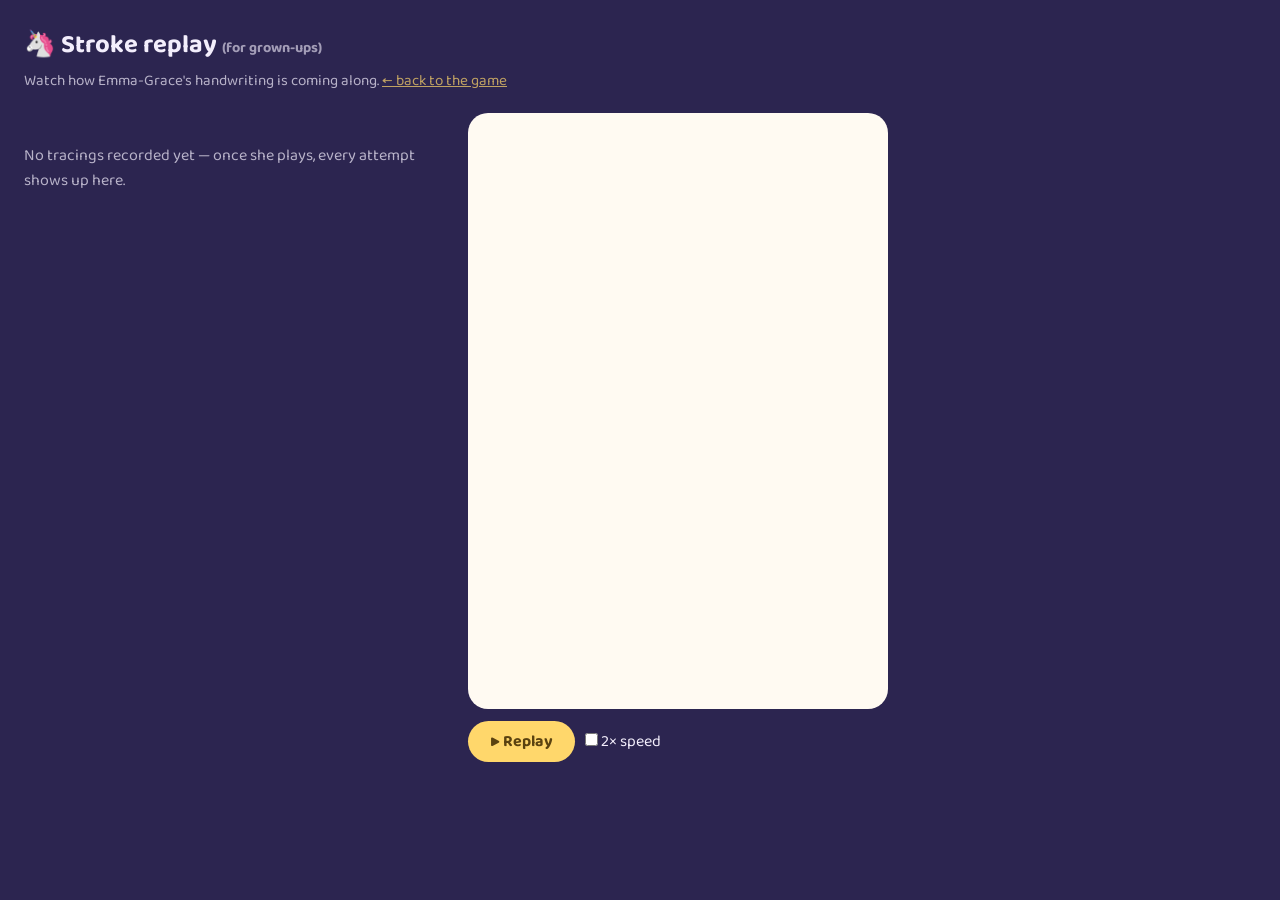
==== prototype/replay.html @ d48bfbb2 "Unicorn Academy: Magic Quill — handwriting game prototype Static PWA handwriting game: guided tracin" ====
<!DOCTYPE html>
<html lang="en">
<head>
  <meta charset="UTF-8">
  <meta name="viewport" content="width=device-width, initial-scale=1.0">
  <title>Magic Quill — Grown-ups: Stroke Replay</title>
  <link href="https://fonts.googleapis.com/css2?family=Baloo+2:wght@500;700&display=swap" rel="stylesheet">
  <style>
    * { box-sizing: border-box; margin: 0; padding: 0; }
    body {
      font-family: 'Baloo 2', sans-serif;
      background: #2c2550;
      color: #f3eefc;
      min-height: 100vh;
      padding: 24px;
    }
    h1 { font-size: 1.6rem; margin-bottom: 4px; }
    .sub { opacity: 0.7; margin-bottom: 20px; font-size: 0.95rem; }
    a.back { color: #ffd76b; }
    .layout { display: flex; gap: 24px; flex-wrap: wrap; }
    .list { flex: 1 1 300px; max-width: 420px; max-height: 78vh; overflow-y: auto; }
    .attempt {
      background: rgba(255,255,255,0.07);
      border-radius: 12px;
      padding: 10px 14px;
      margin-bottom: 8px;
      cursor: pointer;
      display: flex; align-items: center; gap: 12px;
      border: 2px solid transparent;
    }
    .attempt:hover { background: rgba(255,255,255,0.13); }
    .attempt.sel { border-color: #ffd76b; }
    .attempt .g {
      font-size: 1.6rem; font-weight: 700; width: 40px; height: 40px;
      display: flex; align-items: center; justify-content: center;
      background: rgba(255,255,255,0.1); border-radius: 10px;
    }
    .attempt .meta { font-size: 0.85rem; opacity: 0.85; line-height: 1.35; }
    .badge { font-size: 0.75rem; padding: 1px 8px; border-radius: 99px; margin-left: 6px; }
    .badge.helped { background: #b89cff33; color: #d8ccff; }
    .badge.clean { background: #7ee8a233; color: #aef0c4; }
    .viewer { flex: 1 1 320px; }
    .stage {
      background: #fffaf2; border-radius: 20px;
      width: min(420px, 90vw); aspect-ratio: 100 / 140;
      position: relative;
    }
    svg { width: 100%; height: 100%; }
    .controls { margin-top: 12px; display: flex; gap: 10px; align-items: center; }
    button {
      font-family: inherit; font-weight: 700; font-size: 1rem;
      background: #ffd76b; color: #5a4210; border: none;
      border-radius: 99px; padding: 8px 22px; cursor: pointer;
    }
    .empty { opacity: 0.7; padding: 30px 0; }
  </style>
</head>
<body>
  <h1>🦄 Stroke replay <span style="font-size:0.9rem;opacity:0.6">(for grown-ups)</span></h1>
  <p class="sub">Watch how Emma-Grace's handwriting is coming along. <a class="back" href="index.html">← back to the game</a></p>
  <div class="layout">
    <div class="list" id="list"></div>
    <div class="viewer">
      <div class="stage"><svg id="stage" viewBox="0 0 100 140"></svg></div>
      <div class="controls">
        <button id="play">▶ Replay</button>
        <label><input type="checkbox" id="fast"> 2× speed</label>
      </div>
    </div>
  </div>
  <script src="js/letters.js"></script>
  <script src="js/replay.js"></script>
</body>
</html>
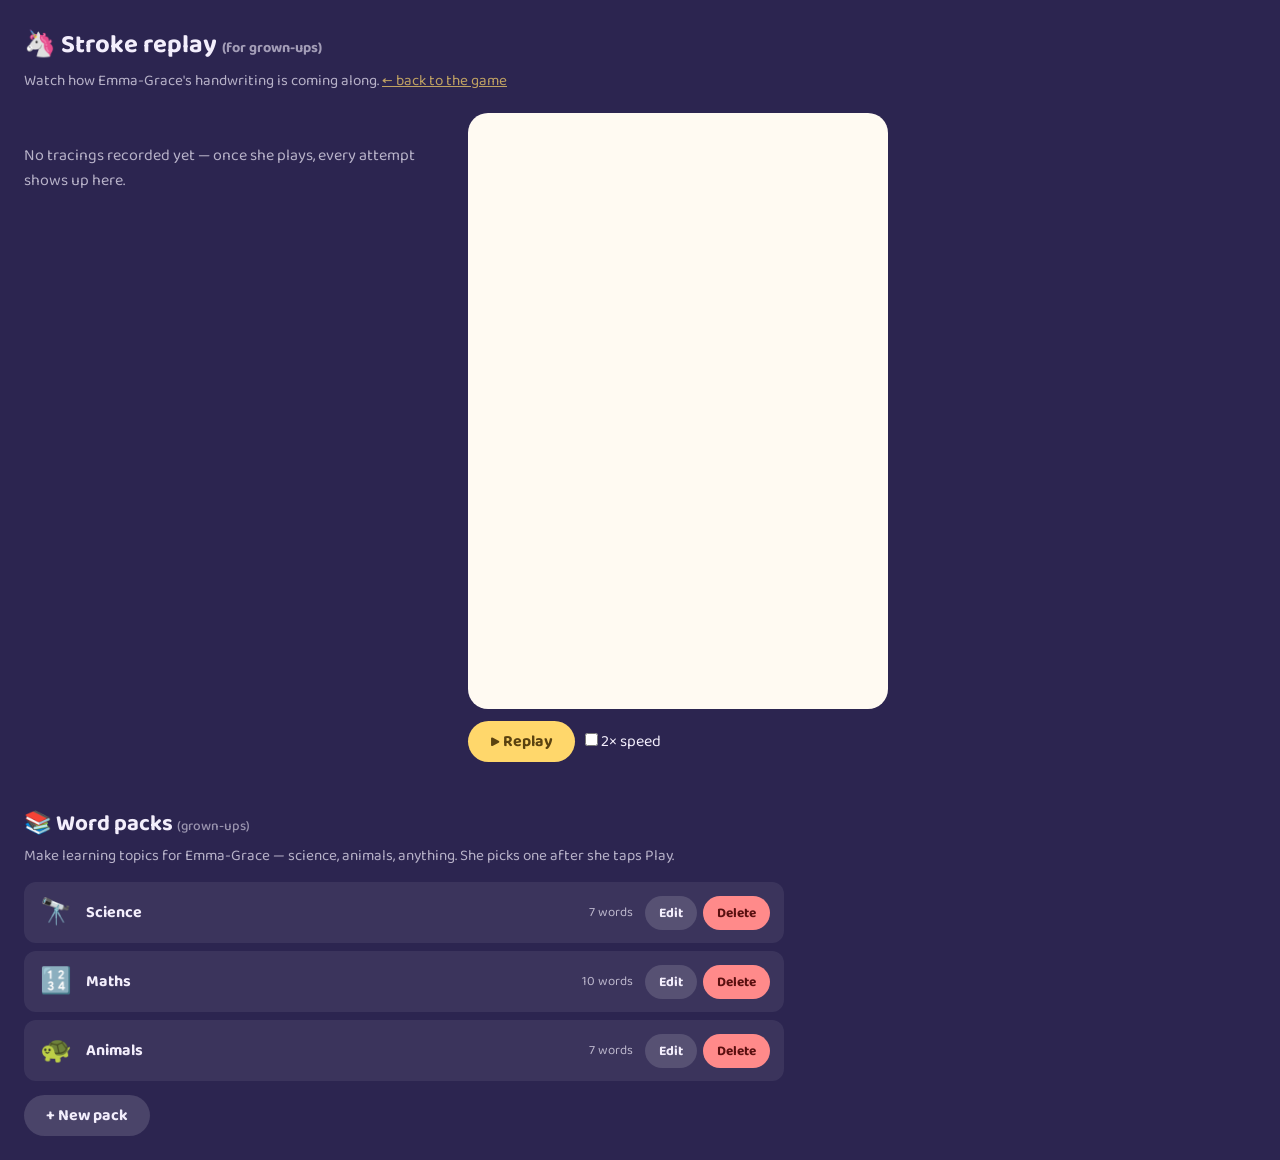
==== commit d0ab5663: "Topic Adventures: parent-authored word packs + full alphabet Let grown-ups add learning topics (scie" ====
--- a/prototype/replay.html
+++ b/prototype/replay.html
@@ -53,6 +53,62 @@
       border-radius: 99px; padding: 8px 22px; cursor: pointer;
     }
     .empty { opacity: 0.7; padding: 30px 0; }
+
+    /* ---------- word-pack editor ---------- */
+    #packs { margin-top: 44px; max-width: 760px; }
+    #packs h2 { font-size: 1.4rem; margin-bottom: 2px; }
+    #packs h2 .hint { font-size: 0.85rem; opacity: 0.55; font-weight: 500; }
+    #packs > .sub { margin-bottom: 14px; }
+    button.ghost { background: rgba(255,255,255,0.14); color: #f3eefc; }
+    button.danger { background: #ff8a8a; color: #5a1010; }
+    .pack-banner {
+      background: #b8862033; color: #ffe0b0; border: 1px solid #ffd76b55;
+      border-radius: 10px; padding: 10px 14px; margin: 12px 0; font-size: 0.9rem;
+    }
+    #pack-list { display: flex; flex-direction: column; gap: 8px; margin: 14px 0; }
+    .pack-card {
+      background: rgba(255,255,255,0.07); border-radius: 12px;
+      padding: 10px 14px; display: flex; align-items: center; gap: 12px;
+    }
+    .pack-card .pk-icon { font-size: 1.6rem; width: 36px; text-align: center; }
+    .pack-card .pk-name { font-weight: 700; flex: 1; }
+    .pack-card .pk-meta { font-size: 0.82rem; opacity: 0.7; }
+    .pack-card .pk-actions { display: flex; gap: 6px; }
+    .pack-card .pk-actions button { padding: 6px 14px; font-size: 0.85rem; }
+    #pack-editor {
+      background: rgba(255,255,255,0.05); border-radius: 14px;
+      padding: 16px 18px; margin-top: 10px;
+    }
+    #pack-editor h3 { font-size: 1.1rem; margin-bottom: 12px; }
+    .fld { display: flex; flex-direction: column; gap: 6px; margin-bottom: 16px; }
+    .fld > label { font-size: 0.85rem; opacity: 0.8; }
+    #pack-editor input[type=text] {
+      font-family: inherit; font-size: 1rem; padding: 8px 12px;
+      border-radius: 8px; border: 2px solid transparent;
+      background: #1f1b3d; color: #f3eefc;
+    }
+    #pack-editor input.bad { border-color: #ff8a8a; }
+    .emoji-row { display: flex; flex-wrap: wrap; gap: 4px; }
+    .emoji-row label { cursor: pointer; }
+    .emoji-row input { position: absolute; opacity: 0; width: 0; height: 0; }
+    .emoji-row label span {
+      display: inline-block; font-size: 1.5rem; padding: 5px 7px;
+      border-radius: 10px; border: 2px solid transparent;
+    }
+    .emoji-row input:checked + span { border-color: #ffd76b; background: rgba(255,215,107,0.18); }
+    .word-rows { display: flex; flex-direction: column; gap: 10px; }
+    .word-row { display: flex; flex-direction: column; gap: 3px; }
+    .wr-main { display: flex; gap: 8px; align-items: center; }
+    .word-row .w-word { flex: 0 0 96px; text-transform: uppercase; font-weight: 700; letter-spacing: 0.03em; }
+    .word-row .w-fact { flex: 1; min-width: 0; }
+    .word-row .w-del {
+      background: rgba(255,255,255,0.14); color: #f3eefc;
+      padding: 6px 12px; font-size: 1.1rem; line-height: 1;
+    }
+    .w-flag { color: #ff9a9a; font-size: 0.78rem; min-height: 1em; padding-left: 2px; }
+    .editor-actions { display: flex; gap: 10px; margin-top: 16px; align-items: center; flex-wrap: wrap; }
+    .editor-actions button[disabled] { opacity: 0.4; cursor: not-allowed; }
+    .editor-msg { font-size: 0.82rem; opacity: 0.78; }
   </style>
 </head>
 <body>
@@ -68,7 +124,18 @@
       </div>
     </div>
   </div>
+  <section id="packs">
+    <h2>📚 Word packs <span class="hint">(grown-ups)</span></h2>
+    <p class="sub">Make learning topics for Emma-Grace — science, animals, anything. She picks one after she taps Play.</p>
+    <div id="pack-corrupt" class="pack-banner" hidden></div>
+    <div id="pack-list"></div>
+    <button id="pack-add" class="ghost">+ New pack</button>
+    <div id="pack-editor" hidden></div>
+  </section>
+
   <script src="js/letters.js"></script>
+  <script src="js/topics.js"></script>
   <script src="js/replay.js"></script>
+  <script src="js/topics-editor.js"></script>
 </body>
 </html>
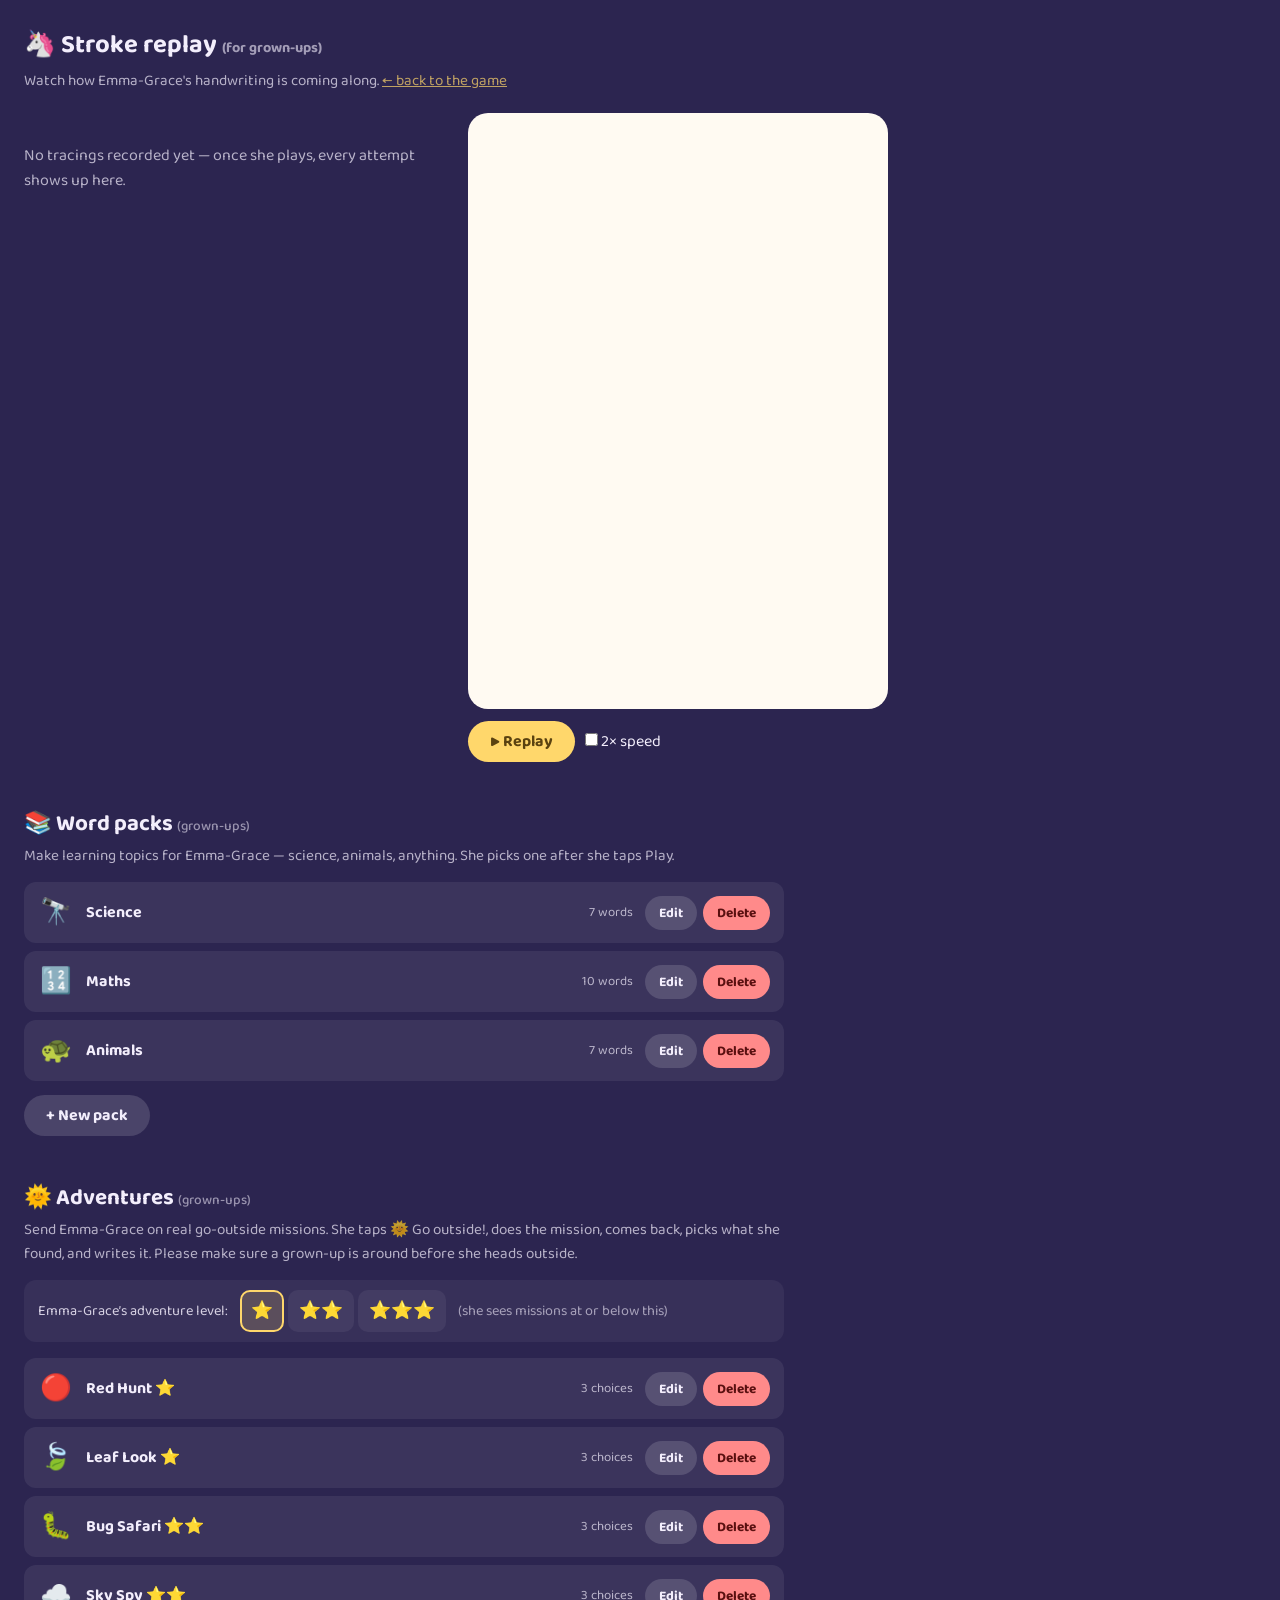
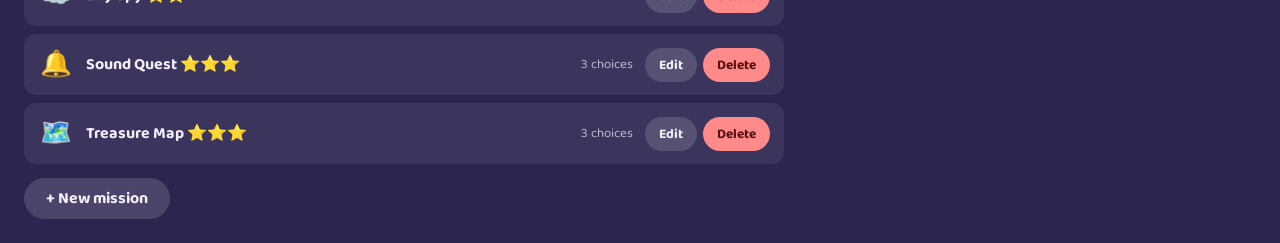
==== commit e1fb6e6a: "Adventure Playground Quest: go-outside missions that grow 6→12 New 🌞 Go outside! mode. Pick a missio" ====
--- a/prototype/replay.html
+++ b/prototype/replay.html
@@ -109,6 +109,31 @@
     .editor-actions { display: flex; gap: 10px; margin-top: 16px; align-items: center; flex-wrap: wrap; }
     .editor-actions button[disabled] { opacity: 0.4; cursor: not-allowed; }
     .editor-msg { font-size: 0.82rem; opacity: 0.78; }
+
+    /* ---------- adventure mission editor (sibling of the word-pack editor) ---------- */
+    #advs { margin-top: 44px; max-width: 760px; }
+    #advs h2 { font-size: 1.4rem; margin-bottom: 2px; }
+    #advs h2 .hint { font-size: 0.85rem; opacity: 0.55; font-weight: 500; }
+    #advs > .sub { margin-bottom: 14px; }
+    .adv-level-set { display: flex; align-items: center; gap: 12px; flex-wrap: wrap;
+      background: rgba(255,255,255,0.05); border-radius: 12px; padding: 10px 14px; margin-bottom: 16px; }
+    .adv-level-set .lbl { font-size: 0.9rem; opacity: 0.85; }
+    #adv-level-control { display: flex; gap: 4px; }
+    #adv-level-control label { cursor: pointer; }
+    #adv-level-control input { position: absolute; opacity: 0; width: 0; height: 0; }
+    #adv-level-control label span {
+      display: inline-block; font-size: 1.1rem; padding: 5px 9px;
+      border-radius: 10px; border: 2px solid transparent; background: rgba(255,255,255,0.06); }
+    #adv-level-control input:checked + span { border-color: #ffd76b; background: rgba(255,215,107,0.18); }
+    #adv-list { display: flex; flex-direction: column; gap: 8px; margin: 14px 0; }
+    #adv-editor { background: rgba(255,255,255,0.05); border-radius: 14px; padding: 16px 18px; margin-top: 10px; }
+    #adv-editor h3 { font-size: 1.1rem; margin-bottom: 12px; }
+    #adv-editor input[type=text] {
+      font-family: inherit; font-size: 1rem; padding: 8px 12px;
+      border-radius: 8px; border: 2px solid transparent; background: #1f1b3d; color: #f3eefc; }
+    #adv-editor input.bad { border-color: #ff8a8a; }
+    #adv-editor .w-emoji { flex: 0 0 64px; text-align: center; font-size: 1.2rem; }
+    #adv-editor .w-word { flex: 1; min-width: 0; }
   </style>
 </head>
 <body>
@@ -133,9 +158,25 @@
     <div id="pack-editor" hidden></div>
   </section>
 
+  <section id="advs">
+    <h2>🌞 Adventures <span class="hint">(grown-ups)</span></h2>
+    <p class="sub">Send Emma-Grace on real go-outside missions. She taps 🌞 Go outside!, does the mission, comes back, picks what she found, and writes it. Please make sure a grown-up is around before she heads outside.</p>
+    <div class="adv-level-set">
+      <span class="lbl">Emma-Grace’s adventure level:</span>
+      <div id="adv-level-control"></div>
+      <span class="lbl" style="opacity:0.6">(she sees missions at or below this)</span>
+    </div>
+    <div id="adv-corrupt" class="pack-banner" hidden></div>
+    <div id="adv-list"></div>
+    <button id="adv-add" class="ghost">+ New mission</button>
+    <div id="adv-editor" hidden></div>
+  </section>
+
   <script src="js/letters.js"></script>
   <script src="js/topics.js"></script>
+  <script src="js/adventures.js"></script>
   <script src="js/replay.js"></script>
   <script src="js/topics-editor.js"></script>
+  <script src="js/adventures-editor.js"></script>
 </body>
 </html>
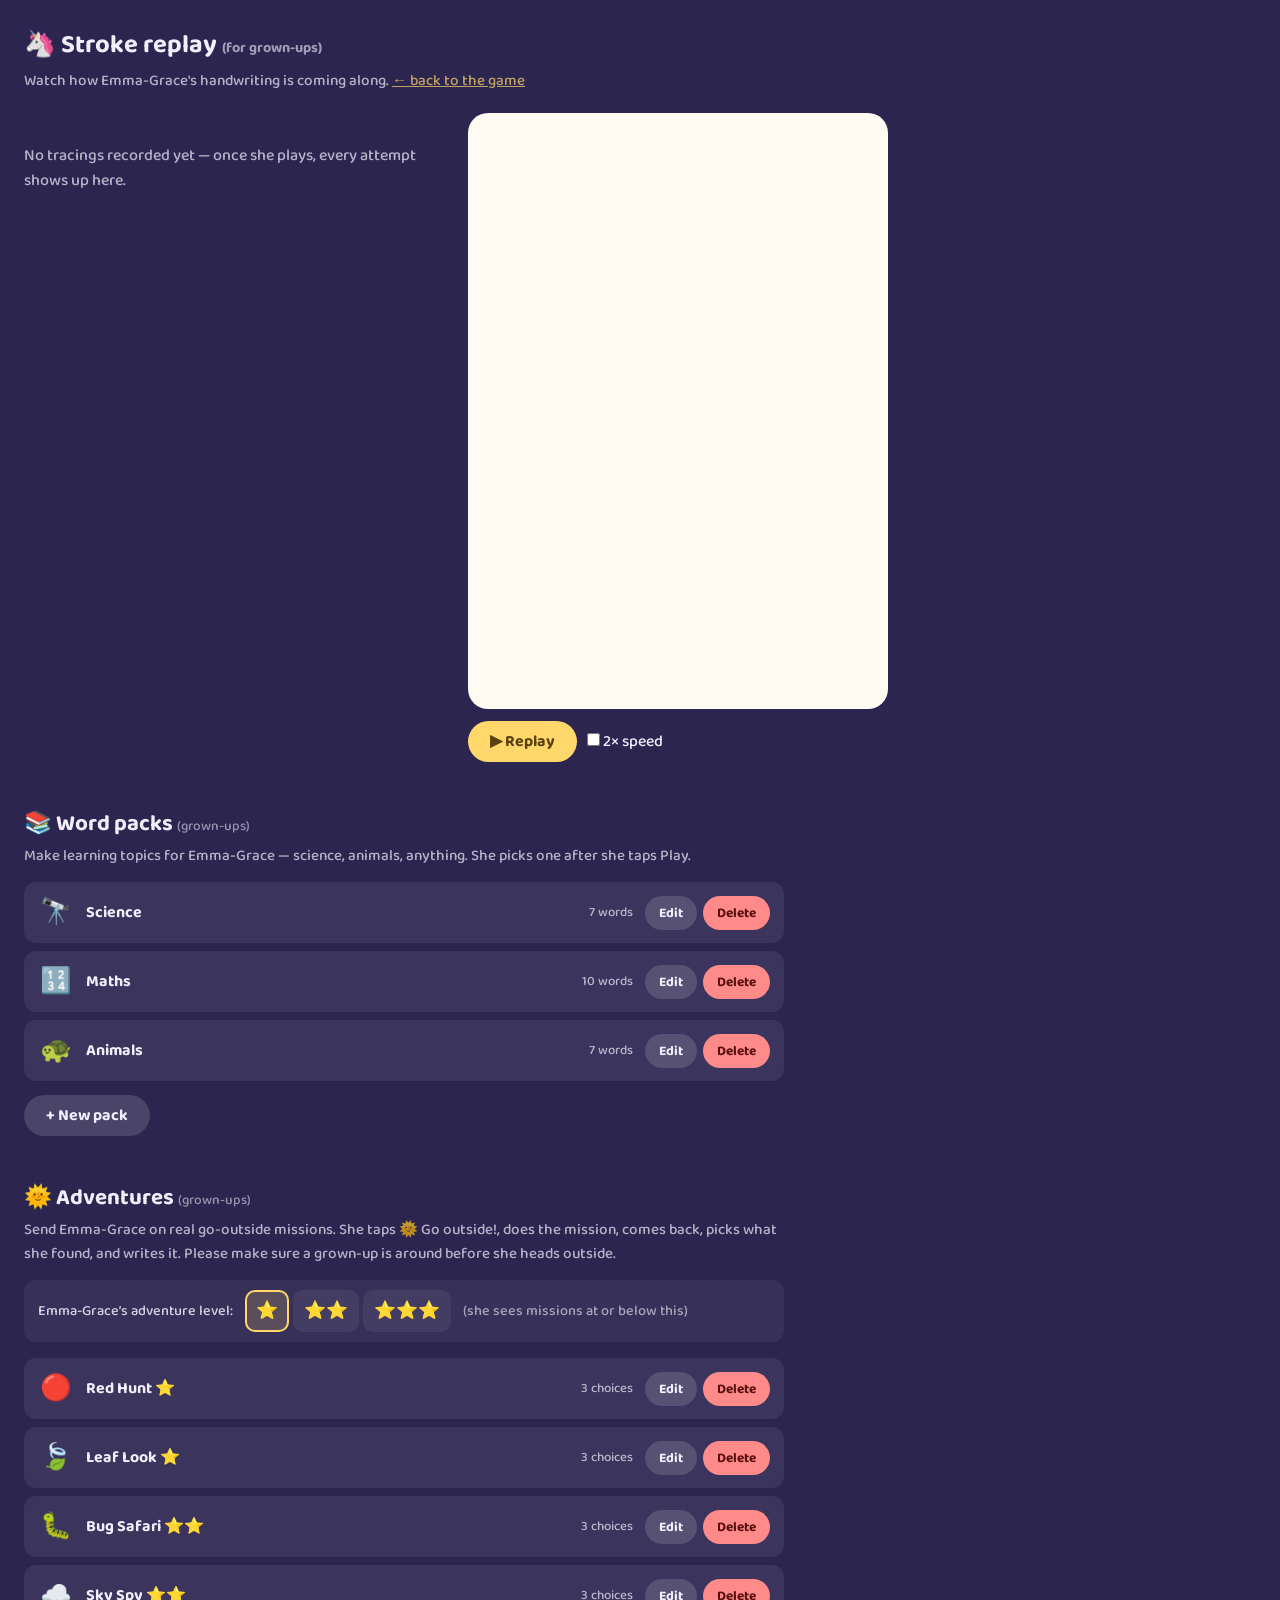
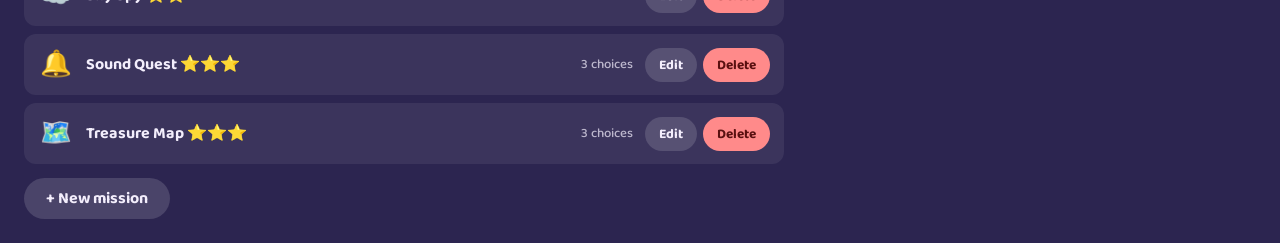
==== commit f474c113: "Self-host Baloo 2 font (remove Google Fonts dependency) - css/fonts.css + fonts/*.woff2 (latin + lat" ====
--- a/prototype/replay.html
+++ b/prototype/replay.html
@@ -4,7 +4,7 @@
   <meta charset="UTF-8">
   <meta name="viewport" content="width=device-width, initial-scale=1.0">
   <title>Magic Quill — Grown-ups: Stroke Replay</title>
-  <link href="https://fonts.googleapis.com/css2?family=Baloo+2:wght@500;700&display=swap" rel="stylesheet">
+  <link rel="stylesheet" href="css/fonts.css">
   <style>
     * { box-sizing: border-box; margin: 0; padding: 0; }
     body {
@@ -178,5 +178,13 @@
   <script src="js/replay.js"></script>
   <script src="js/topics-editor.js"></script>
   <script src="js/adventures-editor.js"></script>
+  <script>
+    // share the game's service worker so the grown-ups page works offline too
+    if ('serviceWorker' in navigator) {
+      addEventListener('load', function () {
+        navigator.serviceWorker.register('sw.js').catch(function () {});
+      });
+    }
+  </script>
 </body>
 </html>
--- a/prototype/css/fonts.css
+++ b/prototype/css/fonts.css
@@ -0,0 +1,61 @@
+/* Baloo 2 — self-hosted (latin + latin-ext, weights 500/700/800).
+ * Generated from Google Fonts; replaces the runtime fonts.googleapis.com link. */
+/* latin-ext */
+@font-face {
+  font-family: 'Baloo 2';
+  font-style: normal;
+  font-weight: 500;
+  font-display: swap;
+  src: url(../fonts/baloo2-500-latin-ext.woff2) format('woff2');
+  unicode-range: U+0100-02BA, U+02BD-02C5, U+02C7-02CC, U+02CE-02D7, U+02DD-02FF, U+0304, U+0308, U+0329, U+1D00-1DBF, U+1E00-1E9F, U+1EF2-1EFF, U+2020, U+20A0-20AB, U+20AD-20C0, U+2113, U+2C60-2C7F, U+A720-A7FF;
+}
+
+/* latin */
+@font-face {
+  font-family: 'Baloo 2';
+  font-style: normal;
+  font-weight: 500;
+  font-display: swap;
+  src: url(../fonts/baloo2-500-latin.woff2) format('woff2');
+  unicode-range: U+0000-00FF, U+0131, U+0152-0153, U+02BB-02BC, U+02C6, U+02DA, U+02DC, U+0304, U+0308, U+0329, U+2000-206F, U+20AC, U+2122, U+2191, U+2193, U+2212, U+2215, U+FEFF, U+FFFD;
+}
+
+/* latin-ext */
+@font-face {
+  font-family: 'Baloo 2';
+  font-style: normal;
+  font-weight: 700;
+  font-display: swap;
+  src: url(../fonts/baloo2-700-latin-ext.woff2) format('woff2');
+  unicode-range: U+0100-02BA, U+02BD-02C5, U+02C7-02CC, U+02CE-02D7, U+02DD-02FF, U+0304, U+0308, U+0329, U+1D00-1DBF, U+1E00-1E9F, U+1EF2-1EFF, U+2020, U+20A0-20AB, U+20AD-20C0, U+2113, U+2C60-2C7F, U+A720-A7FF;
+}
+
+/* latin */
+@font-face {
+  font-family: 'Baloo 2';
+  font-style: normal;
+  font-weight: 700;
+  font-display: swap;
+  src: url(../fonts/baloo2-700-latin.woff2) format('woff2');
+  unicode-range: U+0000-00FF, U+0131, U+0152-0153, U+02BB-02BC, U+02C6, U+02DA, U+02DC, U+0304, U+0308, U+0329, U+2000-206F, U+20AC, U+2122, U+2191, U+2193, U+2212, U+2215, U+FEFF, U+FFFD;
+}
+
+/* latin-ext */
+@font-face {
+  font-family: 'Baloo 2';
+  font-style: normal;
+  font-weight: 800;
+  font-display: swap;
+  src: url(../fonts/baloo2-800-latin-ext.woff2) format('woff2');
+  unicode-range: U+0100-02BA, U+02BD-02C5, U+02C7-02CC, U+02CE-02D7, U+02DD-02FF, U+0304, U+0308, U+0329, U+1D00-1DBF, U+1E00-1E9F, U+1EF2-1EFF, U+2020, U+20A0-20AB, U+20AD-20C0, U+2113, U+2C60-2C7F, U+A720-A7FF;
+}
+
+/* latin */
+@font-face {
+  font-family: 'Baloo 2';
+  font-style: normal;
+  font-weight: 800;
+  font-display: swap;
+  src: url(../fonts/baloo2-800-latin.woff2) format('woff2');
+  unicode-range: U+0000-00FF, U+0131, U+0152-0153, U+02BB-02BC, U+02C6, U+02DA, U+02DC, U+0304, U+0308, U+0329, U+2000-206F, U+20AC, U+2122, U+2191, U+2193, U+2212, U+2215, U+FEFF, U+FFFD;
+}
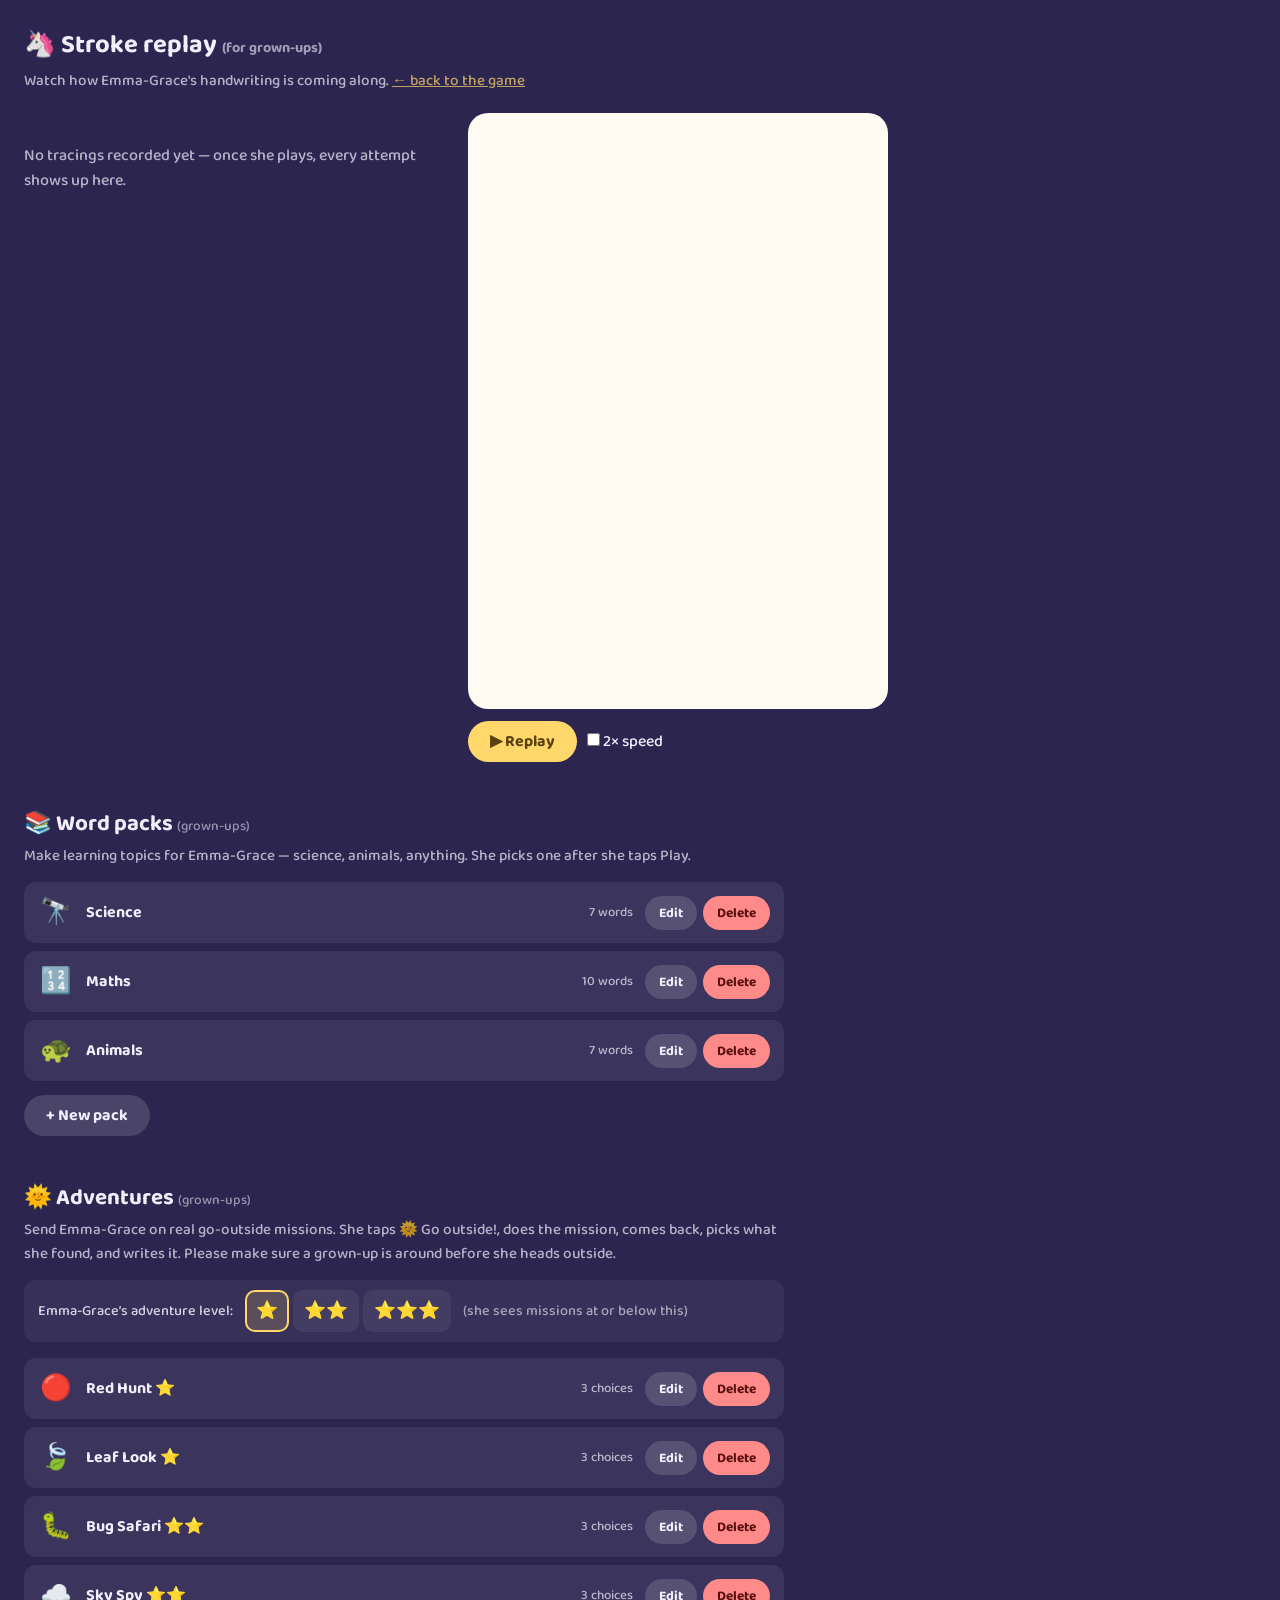
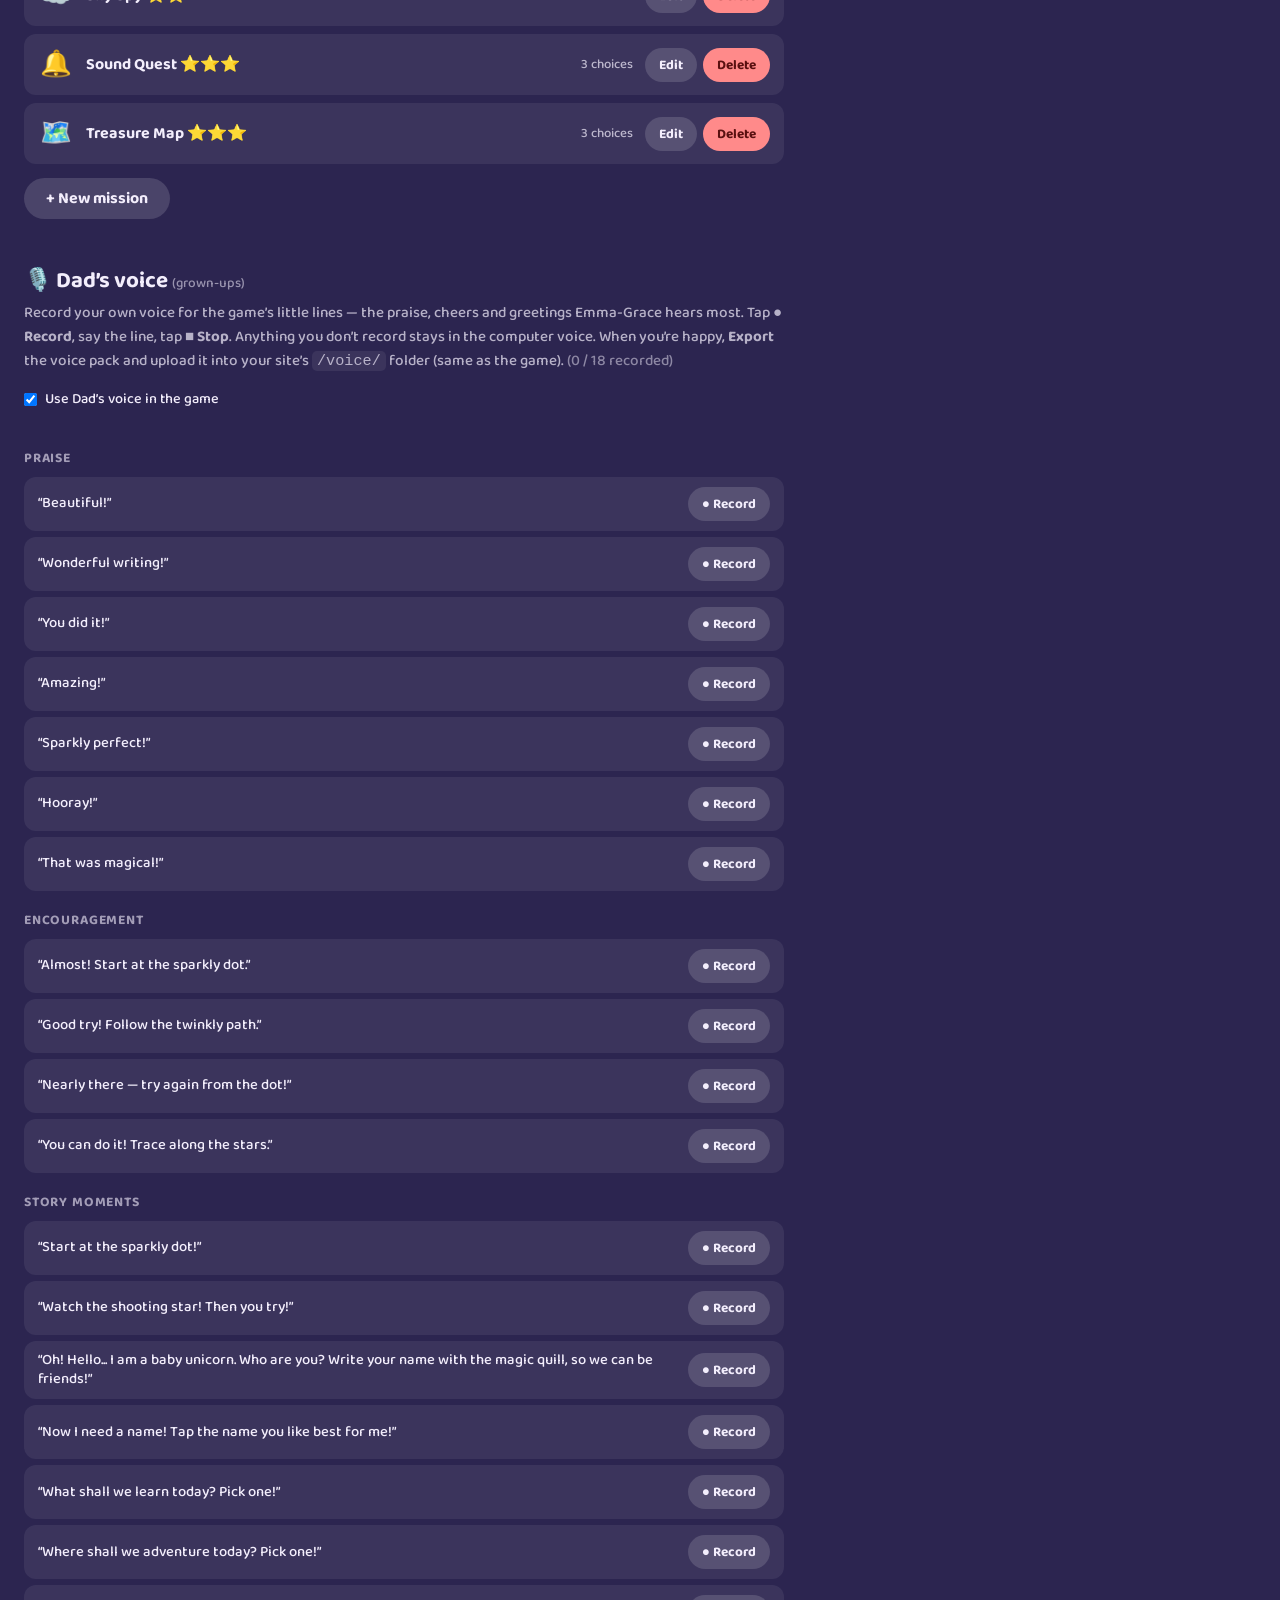
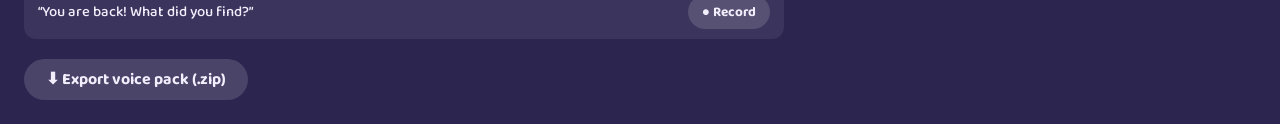
==== commit 5e3f8844: "Dad-recorded voice lines: record-your-own narration for fixed lines Transparent text-keyed swap in n" ====
--- a/prototype/replay.html
+++ b/prototype/replay.html
@@ -134,6 +134,28 @@
     #adv-editor input.bad { border-color: #ff8a8a; }
     #adv-editor .w-emoji { flex: 0 0 64px; text-align: center; font-size: 1.2rem; }
     #adv-editor .w-word { flex: 1; min-width: 0; }
+
+    /* ---------- Dad's voice recorder ---------- */
+    #voice { margin-top: 44px; max-width: 760px; }
+    #voice h2 { font-size: 1.4rem; margin-bottom: 2px; }
+    #voice h2 .hint { font-size: 0.85rem; opacity: 0.55; font-weight: 500; }
+    #voice > .sub { margin-bottom: 14px; }
+    #voice code { background: rgba(255,255,255,0.1); padding: 1px 5px; border-radius: 5px; }
+    #voice-count { opacity: 0.7; }
+    .voice-flag { display: inline-flex; align-items: center; gap: 8px; font-size: 0.9rem; margin-bottom: 12px; cursor: pointer; }
+    #voice-list { display: flex; flex-direction: column; gap: 6px; margin: 12px 0; }
+    .voice-group { font-size: 0.85rem; opacity: 0.6; margin: 12px 0 2px; text-transform: uppercase; letter-spacing: 0.06em; }
+    .voice-row {
+      background: rgba(255,255,255,0.07); border-radius: 12px; padding: 10px 14px;
+      display: flex; align-items: center; gap: 12px; flex-wrap: wrap;
+    }
+    .voice-row.has-clip { background: rgba(126,232,162,0.12); }
+    .voice-text { flex: 1; min-width: 160px; font-size: 0.92rem; line-height: 1.3; }
+    .voice-actions { display: flex; gap: 6px; }
+    .voice-actions button { padding: 6px 14px; font-size: 0.85rem; }
+    .voice-actions button.recording { background: #ff8a8a; color: #5a1010; animation: voice-pulse 1s ease-in-out infinite; }
+    @keyframes voice-pulse { 0%,100% { opacity: 1; } 50% { opacity: 0.55; } }
+    #voice-export { margin-top: 8px; }
   </style>
 </head>
 <body>
@@ -172,12 +194,23 @@
     <div id="adv-editor" hidden></div>
   </section>
 
+  <section id="voice">
+    <h2>🎙️ Dad’s voice <span class="hint">(grown-ups)</span></h2>
+    <p class="sub">Record your own voice for the game’s little lines — the praise, cheers and greetings Emma-Grace hears most. Tap <b>● Record</b>, say the line, tap <b>■ Stop</b>. Anything you don’t record stays in the computer voice. When you’re happy, <b>Export</b> the voice pack and upload it into your site’s <code>/voice/</code> folder (same as the game). <span id="voice-count"></span></p>
+    <label class="voice-flag"><input type="checkbox" id="voice-toggle"> Use Dad’s voice in the game</label>
+    <div id="voice-msg" class="editor-msg"></div>
+    <div id="voice-list"></div>
+    <button id="voice-export" class="ghost" disabled>⬇ Export voice pack (.zip)</button>
+  </section>
+
   <script src="js/letters.js"></script>
   <script src="js/topics.js"></script>
   <script src="js/adventures.js"></script>
+  <script src="js/voice-lines.js"></script>
   <script src="js/replay.js"></script>
   <script src="js/topics-editor.js"></script>
   <script src="js/adventures-editor.js"></script>
+  <script src="js/voice-recorder.js"></script>
   <script>
     // share the game's service worker so the grown-ups page works offline too
     if ('serviceWorker' in navigator) {
